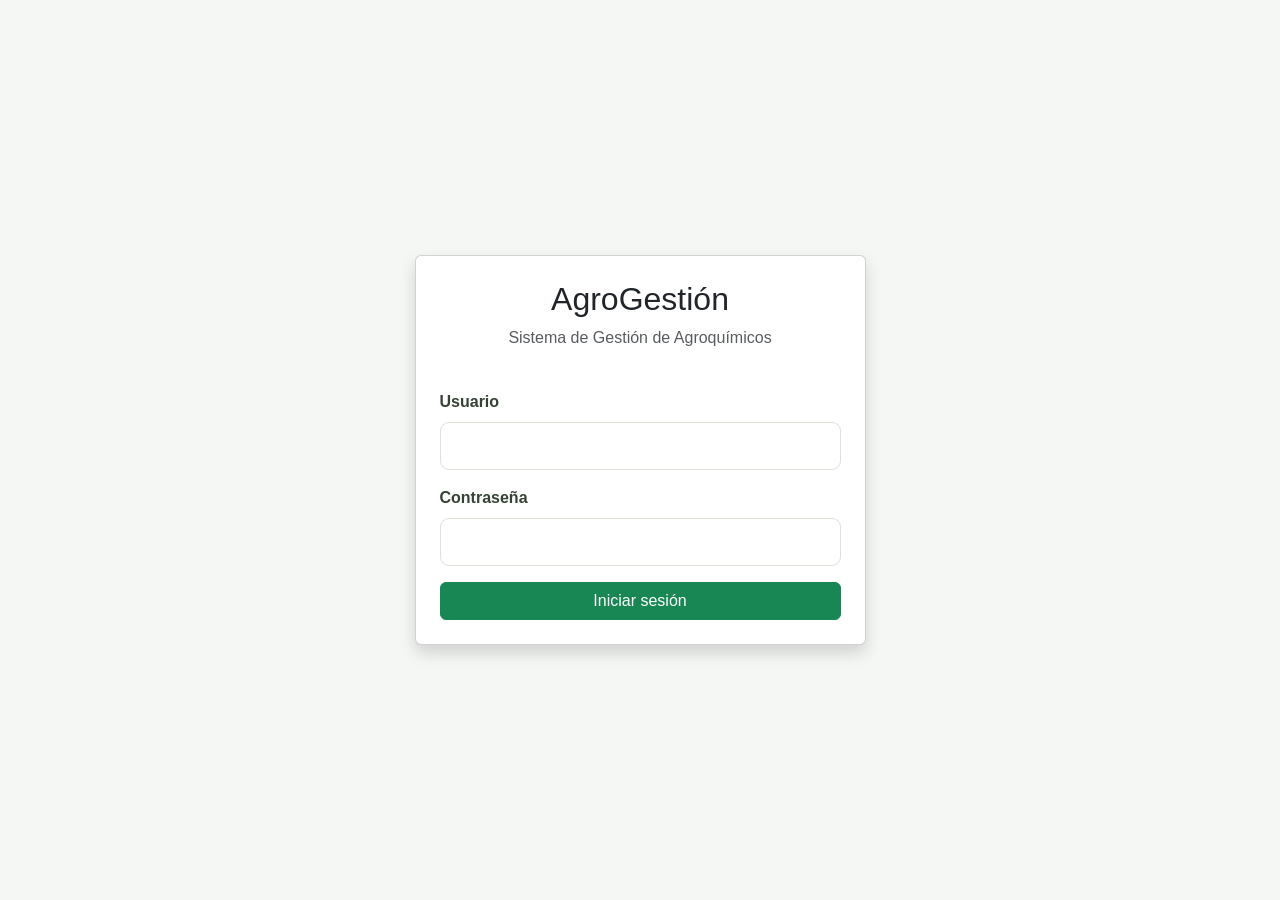
==== pages/caja.html @ 588c239a "Primera version de AgroGestion" ====
<!DOCTYPE html>
<html lang="es">

<head>

    <meta charset="UTF-8">

    <meta name="viewport" content="width=device-width, initial-scale=1.0">

    <title>Caja - AgroGestión</title>

    <!-- Bootstrap -->
    <link href="https://cdn.jsdelivr.net/npm/bootstrap@5.3.3/dist/css/bootstrap.min.css" rel="stylesheet">

    <!-- Font Awesome -->
    <link rel="stylesheet" href="https://cdnjs.cloudflare.com/ajax/libs/font-awesome/6.5.2/css/all.min.css">

    <!-- Estilos del proyecto -->
    <link rel="stylesheet" href="../css/style.css">

</head>

<body class="pagina-agro">

    <!-- ============================= -->
    <!-- BARRA DE NAVEGACIÓN -->
    <!-- ============================= -->

    <nav class="navbar navbar-expand-lg navbar-agro">

        <div class="container">

            <a class="navbar-brand fw-bold" href="../index.html">
                <i class="fa-solid fa-seedling me-2"></i>
                AgroGestión
            </a>

            <button class="navbar-toggler" type="button" data-bs-toggle="collapse" data-bs-target="#menuPrincipal">
                <span class="navbar-toggler-icon"></span>
            </button>

            <div class="collapse navbar-collapse" id="menuPrincipal">

                <ul class="navbar-nav ms-auto">

                    <li class="nav-item">
                        <a class="nav-link" href="../index.html">
                            Inicio
                        </a>
                    </li>

                    <li class="nav-item">
                        <a class="nav-link" href="productos.html">
                            Productos
                        </a>
                    </li>

                    <li class="nav-item">
                        <a class="nav-link" href="inventario.html">
                            Inventario
                        </a>
                    </li>

                    <li class="nav-item">
                        <a class="nav-link" href="ventas.html">
                            Ventas
                        </a>
                    </li>

                    <li class="nav-item">
                        <a class="nav-link" href="clientes.html">
                            Clientes
                        </a>
                    </li>

                    <li class="nav-item">
                        <a id="menuProveedores" class="nav-link" href="proveedores.html">
                            Proveedores
                        </a>
                    </li>

                    <li class="nav-item">
                        <a class="nav-link" href="lotes.html">
                            Lotes
                        </a>
                    </li>

                    <li class="nav-item">
                        <a id="menuCaja" class="nav-link active" href="caja.html">
                            Caja
                        </a>
                    </li>

                    <li class="nav-item">
                        <a id="menuReportes" class="nav-link" href="reportes.html">
                            Reportes
                        </a>
                    </li>

                </ul>

            </div>

        </div>

    </nav>


    <!-- ============================= -->
    <!-- CONTENIDO PRINCIPAL -->
    <!-- ============================= -->

    <main class="container py-5">

        <!-- ENCABEZADO -->

        <div class="mb-4">

            <h1 class="fw-bold">
                <i class="fa-solid fa-cash-register me-2"></i>
                Gestión de Caja
            </h1>

            <p class="text-muted mb-0">
                Controla los ingresos, egresos y movimientos de dinero de AgroGestión.
            </p>

        </div>


        <!-- ============================= -->
        <!-- RESUMEN -->
        <!-- ============================= -->

        <div class="row g-4 mb-4">

            <!-- INGRESOS -->

            <div class="col-md-4">

                <div class="card shadow-sm border-0 h-100">

                    <div class="card-body p-4">

                        <div class="d-flex justify-content-between align-items-center">

                            <div>

                                <p class="text-muted mb-2">
                                    Total ingresos
                                </p>

                                <h3 class="fw-bold mb-0">
                                    $<span id="totalIngresos">0</span>
                                </h3>

                            </div>

                            <div class="fs-1">
                                <i class="fa-solid fa-arrow-trend-up"></i>
                            </div>

                        </div>

                    </div>

                </div>

            </div>


            <!-- EGRESOS -->

            <div class="col-md-4">

                <div class="card shadow-sm border-0 h-100">

                    <div class="card-body p-4">

                        <div class="d-flex justify-content-between align-items-center">

                            <div>

                                <p class="text-muted mb-2">
                                    Total egresos
                                </p>

                                <h3 class="fw-bold mb-0">
                                    $<span id="totalEgresos">0</span>
                                </h3>

                            </div>

                            <div class="fs-1">
                                <i class="fa-solid fa-arrow-trend-down"></i>
                            </div>

                        </div>

                    </div>

                </div>

            </div>


            <!-- SALDO -->

            <div class="col-md-4">

                <div class="card shadow-sm border-0 h-100">

                    <div class="card-body p-4">

                        <div class="d-flex justify-content-between align-items-center">

                            <div>

                                <p class="text-muted mb-2">
                                    Saldo actual
                                </p>

                                <h3 class="fw-bold mb-0">
                                    $<span id="saldoActual">0</span>
                                </h3>

                            </div>

                            <div class="fs-1">
                                <i class="fa-solid fa-wallet"></i>
                            </div>

                        </div>

                    </div>

                </div>

            </div>

        </div>


        <!-- ============================= -->
        <!-- REGISTRAR MOVIMIENTO -->
        <!-- ============================= -->

        <div class="card shadow-sm border-0 mb-4">

            <div class="card-body p-4">

                <div class="d-flex align-items-center mb-4">

                    <div>

                        <h4 class="fw-bold mb-1">
                            <i class="fa-solid fa-plus-circle me-2"></i>
                            Registrar movimiento
                        </h4>

                        <p class="text-muted mb-0">
                            Registra manualmente un ingreso o egreso de caja.
                        </p>

                    </div>

                </div>


                <form id="formCaja">

                    <div class="row g-3">

                        <!-- TIPO -->

                        <div class="col-md-4">

                            <label for="tipoMovimiento" class="form-label fw-semibold">
                                Tipo de movimiento
                            </label>

                            <select id="tipoMovimiento" class="form-select" required>

                                <option value="">
                                    Seleccione
                                </option>

                                <option value="Ingreso">
                                    Ingreso
                                </option>

                                <option value="Egreso">
                                    Egreso
                                </option>

                            </select>

                        </div>


                        <!-- CONCEPTO -->

                        <div class="col-md-4">

                            <label for="concepto" class="form-label fw-semibold">
                                Concepto
                            </label>

                            <input type="text" id="concepto" class="form-control" placeholder="Ej: Compra de papelería"
                                required>

                        </div>


                        <!-- VALOR -->

                        <div class="col-md-4">

                            <label for="valor" class="form-label fw-semibold">
                                Valor
                            </label>

                            <input type="number" id="valor" class="form-control" min="1" placeholder="Ingrese el valor"
                                required>

                        </div>


                        <!-- BOTÓN -->

                        <div class="col-12 text-end mt-4">

                            <button type="submit" class="btn btn-success px-4">

                                <i class="fa-solid fa-save me-2"></i>

                                Registrar movimiento

                            </button>

                        </div>

                    </div>

                </form>

            </div>

        </div>


        <!-- ============================= -->
        <!-- HISTORIAL -->
        <!-- ============================= -->

        <div class="card shadow-sm border-0">

            <div class="card-body p-4">

                <div class="d-flex justify-content-between align-items-center mb-4">

                    <div>

                        <h4 class="fw-bold mb-1">

                            <i class="fa-solid fa-clock-rotate-left me-2"></i>

                            Historial de movimientos

                        </h4>

                        <p class="text-muted mb-0">
                            Consulta los ingresos y egresos registrados.
                        </p>

                    </div>

                </div>


                <div class="table-responsive">

                    <table class="table table-hover align-middle mb-0">

                        <thead>

                            <tr>

                                <th>Fecha</th>

                                <th>Tipo</th>

                                <th>Concepto</th>

                                <th class="text-end">
                                    Valor
                                </th>

                            </tr>

                        </thead>

                        <tbody id="tablaCaja">

                        </tbody>

                    </table>

                </div>

            </div>

        </div>

    </main>


    <!-- Bootstrap JS -->

    <script src="https://cdn.jsdelivr.net/npm/bootstrap@5.3.3/dist/js/bootstrap.bundle.min.js"></script>


    <!-- JavaScript de Caja -->

    <script src="../js/caja.js"></script>
    <script src="../js/sesion.js"></script>
    <script src="../js/permisos.js"></script>


</body>

</html>
---- css/style.css ----
/* =================================
    CONFIGURACIÓN GENERAL
================================= */

body {
    margin: 0;
    font-family: Arial, sans-serif;
    background: #f4f7f3;
    color: #263326;
}


/* =================================
MENÚ
================================= */

.navbar-agro {
    background: rgba(25, 70, 35, 0.95);
    backdrop-filter: blur(8px);
    box-shadow: 0 2px 15px rgba(0, 0, 0, 0.15);
}

.navbar-agro .navbar-brand {
    font-size: 1.4rem;
}

.navbar-agro .nav-link {
    color: white;
    margin-left: 8px;
    transition: 0.3s;
}

.navbar-agro .nav-link:hover {
    color: #c7e8b0;
}


/* =================================
PORTADA
================================= */

.hero-agro {

    min-height: 620px;

    background-image:
        linear-gradient(
            rgba(15, 55, 25, 0.72),
            rgba(15, 55, 25, 0.72)
        ),
        url("https://images.unsplash.com/photo-1501004318641-b39e6451bec6?auto=format&fit=crop&w=1800&q=80");

    background-size: cover;
    background-position: center;

    display: flex;
    align-items: center;

    margin-top: 56px;
}


.hero-overlay {
    width: 100%;
}


.hero-content {
    max-width: 750px;
    color: white;
    padding: 80px 0;
}


.hero-small-title {

    display: inline-block;

    font-size: 0.85rem;

    letter-spacing: 3px;

    font-weight: bold;

    margin-bottom: 15px;
}


.hero-content h1 {

    font-size: 4.5rem;

    font-weight: bold;

    margin-bottom: 10px;
}


.hero-content h2 {

    font-size: 2rem;

    font-weight: normal;

    margin-bottom: 20px;
}


.hero-content p {

    font-size: 1.2rem;

    max-width: 650px;

    line-height: 1.7;
}


/* =================================
BOTONES
================================= */

.btn-agro {

    background: #78a83b;

    color: white;

    border: none;

    padding: 12px 25px;

    font-weight: bold;

}


.btn-agro:hover {

    background: #638d30;

    color: white;

}


/* =================================
TÍTULO DE SECCIÓN
================================= */

.section-title span {

    color: #6d9638;

    font-size: 0.8rem;

    font-weight: bold;

    letter-spacing: 2px;
}


.section-title h2 {

    font-size: 2.2rem;

    font-weight: bold;

    margin-top: 8px;
}


.section-title p {

    color: #687268;

}


/* =================================
TARJETAS
================================= */

.agro-card {

    background: white;

    border-radius: 15px;

    padding: 28px;

    height: 100%;

    border: 1px solid #e2e8df;

    box-shadow:
        0 5px 20px rgba(0, 0, 0, 0.06);

    transition: all 0.3s ease;
}


.agro-card:hover {

    transform: translateY(-7px);

    box-shadow:
        0 12px 30px rgba(0, 0, 0, 0.12);
}


.icon-box {

    width: 55px;

    height: 55px;

    border-radius: 12px;

    background: #e8f1df;

    color: #4f7d2d;

    display: flex;

    align-items: center;

    justify-content: center;

    font-size: 1.4rem;

    margin-bottom: 20px;
}


.agro-card h5 {

    font-size: 1.2rem;

    font-weight: bold;

    margin-bottom: 12px;
}


.agro-card p {

    color: #687268;

    line-height: 1.6;

    min-height: 75px;
}


.agro-card a {

    text-decoration: none;

    color: #4f7d2d;

    font-weight: bold;
}


.agro-card a:hover {

    color: #31551c;
}


/* =================================
PIE DE PÁGINA
================================= */

.footer-agro {

    background: #193d22;

    color: white;

    padding: 40px 0;

    margin-top: 40px;
}


.footer-agro i {

    font-size: 1.5rem;
}


.footer-agro h5 {

    margin-top: 5px;

    font-weight: bold;
}


.footer-agro p {

    margin-bottom: 5px;

    color: #d2dfd3;
}


.footer-agro small {

    color: #aebdb0;
}


/* =================================
RESPONSIVE
================================= */

@media (max-width: 768px) {

    .hero-content {

        padding: 60px 20px;

        text-align: center;
    }


    .hero-content h1 {

        font-size: 3rem;
    }


    .hero-content h2 {

        font-size: 1.5rem;
    }


    .hero-content p {

        font-size: 1rem;
    }

}


/* =================================
   PÁGINA PRODUCTOS
================================= */

.pagina-agro {
    background: #f4f7f3;
}


/* =================================
   ENCABEZADO PRODUCTOS
================================= */

.productos-header {

    margin-top: 56px;

    background:
        linear-gradient(
            120deg,
            #193d22,
            #356331
        );

    color: white;

    padding: 55px 0;

}


.productos-header-content {

    display: flex;

    align-items: center;

    justify-content: space-between;

}


.productos-label {

    font-size: 0.75rem;

    letter-spacing: 3px;

    font-weight: bold;

    color: #c5dcae;
}


.productos-header h1 {

    font-size: 2.8rem;

    font-weight: bold;

    margin-top: 8px;

    margin-bottom: 10px;

}


.productos-header p {

    margin: 0;

    color: #d9e5d8;

    font-size: 1.05rem;

}


.productos-header-icon {

    width: 100px;

    height: 100px;

    border-radius: 50%;

    background: rgba(255,255,255,0.12);

    display: flex;

    align-items: center;

    justify-content: center;

    font-size: 2.8rem;

}


/* =================================
   TARJETAS DE RESUMEN
================================= */

.producto-resumen {

    background: white;

    border: 1px solid #e1e8de;

    border-radius: 14px;

    padding: 22px;

    display: flex;

    align-items: center;

    gap: 18px;

    height: 100%;

    box-shadow:
        0 5px 18px rgba(0,0,0,0.05);

    transition: 0.3s;

}


.producto-resumen:hover {

    transform: translateY(-4px);

    box-shadow:
        0 10px 25px rgba(0,0,0,0.09);

}


.resumen-icon {

    min-width: 55px;

    width: 55px;

    height: 55px;

    border-radius: 12px;

    background: #e8f1df;

    color: #4f7d2d;

    display: flex;

    align-items: center;

    justify-content: center;

    font-size: 1.4rem;

}


.producto-resumen small {

    font-size: 0.7rem;

    font-weight: bold;

    letter-spacing: 1px;

    color: #78906c;

}


.producto-resumen h4 {

    margin: 2px 0;

    font-weight: bold;

}


.producto-resumen p {

    margin: 0;

    color: #7a8479;

    font-size: 0.9rem;

}


/* =================================
   PANELES
================================= */

.agro-panel {

    background: white;

    border-radius: 15px;

    border: 1px solid #e1e8de;

    overflow: hidden;

    box-shadow:
        0 5px 20px rgba(0,0,0,0.06);

}


.agro-panel-header {

    padding: 25px 30px;

    background: #fbfcfa;

    border-bottom: 1px solid #e4e9e1;

    display: flex;

    align-items: center;

    justify-content: space-between;

}


.agro-panel-header span {

    font-size: 0.7rem;

    letter-spacing: 2px;

    font-weight: bold;

    color: #71915d;

}


.agro-panel-header h3 {

    margin: 4px 0 0;

    font-size: 1.35rem;

    font-weight: bold;

}


.agro-panel-body {

    padding: 30px;

}


/* =================================
   FORMULARIO
================================= */

.form-label {

    font-weight: 600;

    color: #354235;

    margin-bottom: 8px;

}


.form-control,
.form-select {

    border: 1px solid #dce4d8;

    border-radius: 9px;

    padding: 11px 13px;

}


.form-control:focus,
.form-select:focus {

    border-color: #78a83b;

    box-shadow:
        0 0 0 3px rgba(120,168,59,0.12);

}


.input-icon {

    position: relative;

}


.input-icon i {

    position: absolute;

    left: 13px;

    top: 50%;

    transform: translateY(-50%);

    color: #78906c;

    z-index: 2;

}


.input-icon .form-control {

    padding-left: 40px;

}


.form-actions {

    border-top: 1px solid #edf0eb;

    padding-top: 20px;

}


.btn-agro {

    background: #5d8d32;

    border: none;

    color: white;

    padding: 11px 22px;

    border-radius: 8px;

    font-weight: bold;

}


.btn-agro:hover {

    background: #4b7528;

    color: white;

}


/* =================================
   TABLA
================================= */

.tabla-productos {

    margin-bottom: 0;

}


.tabla-productos thead {

    background: #edf4e8;

}


.tabla-productos thead th {

    color: #3d5c35;

    font-size: 0.82rem;

    font-weight: bold;

    white-space: nowrap;

    border-bottom: 2px solid #dce8d6;

}


.tabla-productos tbody td {

    padding: 15px 10px;

    border-color: #edf0eb;

    font-size: 0.9rem;

}


.tabla-productos tbody tr {

    transition: 0.2s;

}


.tabla-productos tbody tr:hover {

    background: #f7faf5;

}


/* =================================
   BUSCADOR
================================= */

.buscador-productos {

    position: relative;

    width: 250px;

}


.buscador-productos i {

    position: absolute;

    left: 13px;

    top: 50%;

    transform: translateY(-50%);

    color: #80907c;

}


.buscador-productos input {

    width: 100%;

    border: 1px solid #dce4d8;

    border-radius: 8px;

    padding: 9px 12px 9px 38px;

    outline: none;

}


.buscador-productos input:focus {

    border-color: #78a83b;

    box-shadow:
        0 0 0 3px rgba(120,168,59,0.10);

}


/* =================================
   RESPONSIVE
================================= */

@media (max-width: 768px) {

    .productos-header-content {

        text-align: center;

        justify-content: center;

    }


    .productos-header-icon {

        display: none;

    }


    .productos-header h1 {

        font-size: 2.2rem;

    }


    .agro-panel-header {

        display: block;

    }


    .buscador-productos {

        width: 100%;

        margin-top: 20px;

    }


    .agro-panel-body {

        padding: 20px;

    }

}

/* =================================
   PRODUCTOS - TABLA Y ESTADOS
================================= */

.codigo-producto {
    font-family: monospace;
    background: #f0f4ed;
    color: #4f713e;
    padding: 5px 8px;
    border-radius: 6px;
    font-size: 0.8rem;
}


.nombre-producto {
    display: flex;
    align-items: center;
    gap: 10px;
}


.producto-mini-icon {
    width: 35px;
    height: 35px;

    display: flex;
    align-items: center;
    justify-content: center;

    border-radius: 8px;

    background: #e8f1df;
    color: #5d8d32;
}


.categoria-producto {
    background: #f2f5f0;
    color: #52664d;

    padding: 5px 9px;

    border-radius: 20px;

    font-size: 0.75rem;
}


.precio-producto {
    color: #426b2a;
}


.stock-numero {
    display: flex;
    flex-direction: column;
    gap: 4px;
}


.stock-numero strong {
    font-size: 1rem;
}


.stock-badge {
    width: fit-content;

    padding: 3px 7px;

    border-radius: 20px;

    font-size: 0.65rem;

    font-weight: bold;
}


.stock-normal {
    background: #e5f3e3;
    color: #397239;
}


.stock-bajo {
    background: #fff3cd;
    color: #876b00;
}


.stock-agotado {
    background: #f8d7da;
    color: #9b2933;
}


.estado-producto {
    font-size: 0.75rem;
    font-weight: bold;
}


.estado-producto i {
    font-size: 0.45rem;
    vertical-align: middle;
    margin-right: 4px;
}


.estado-activo {
    color: #438143;
}


.estado-inactivo {
    color: #888;
}


.acciones-producto {
    display: flex;
    gap: 6px;
}


.btn-accion {

    width: 34px;
    height: 34px;

    border: none;

    border-radius: 7px;

    display: flex;
    align-items: center;
    justify-content: center;

    transition: 0.2s;

}


.btn-editar {

    background: #edf2e9;

    color: #527b39;

}


.btn-editar:hover {

    background: #dbe8d3;

}


.btn-eliminar {

    background: #f9e6e7;

    color: #a33b42;

}


.btn-eliminar:hover {

    background: #f3d1d3;

}


/* =================================
   TABLA VACÍA
================================= */

.producto-vacio {

    padding: 30px;

    color: #7a8479;

}


.producto-vacio i {

    font-size: 3rem;

    color: #a4b39d;

    margin-bottom: 15px;

}


.producto-vacio h5 {

    color: #4a5847;

}


.producto-vacio p {

    margin: 0;

}


/* =================================
   MEJORAS EN CELULAR
================================= */

@media (max-width: 768px) {

    .tabla-productos {

        min-width: 950px;

    }

}
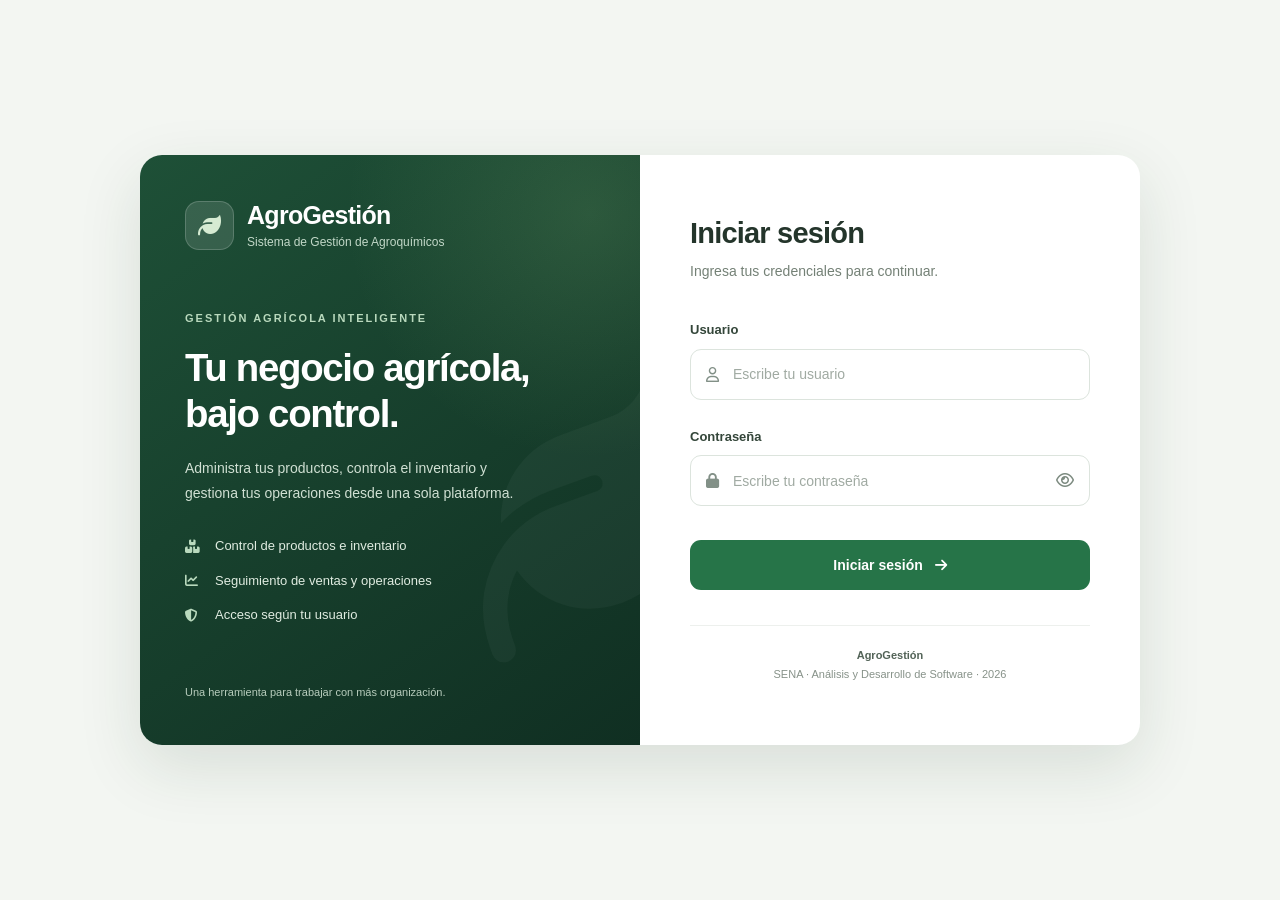
==== commit 9a83eebc: "Conectar modulos con MySQL y mejorar diseño de reportes y caja" ====
--- a/pages/caja.html
+++ b/pages/caja.html
@@ -2,12 +2,10 @@
 <html lang="es">
 
 <head>
-
     <meta charset="UTF-8">
-
     <meta name="viewport" content="width=device-width, initial-scale=1.0">
 
-    <title>Caja - AgroGestión</title>
+    <title>AgroGestión | Gestión de Caja</title>
 
     <!-- Bootstrap -->
     <link href="https://cdn.jsdelivr.net/npm/bootstrap@5.3.3/dist/css/bootstrap.min.css" rel="stylesheet">
@@ -17,7 +15,6 @@
 
     <!-- Estilos del proyecto -->
     <link rel="stylesheet" href="../css/style.css">
-
 </head>
 
 <body class="pagina-agro">
@@ -27,7 +24,6 @@
     <!-- ============================= -->
 
     <nav class="navbar navbar-expand-lg navbar-agro">
-
         <div class="container">
 
             <a class="navbar-brand fw-bold" href="../index.html">
@@ -44,33 +40,23 @@
                 <ul class="navbar-nav ms-auto">
 
                     <li class="nav-item">
-                        <a class="nav-link" href="../index.html">
-                            Inicio
-                        </a>
-                    </li>
-
-                    <li class="nav-item">
-                        <a class="nav-link" href="productos.html">
-                            Productos
-                        </a>
-                    </li>
-
-                    <li class="nav-item">
-                        <a class="nav-link" href="inventario.html">
-                            Inventario
-                        </a>
-                    </li>
-
-                    <li class="nav-item">
-                        <a class="nav-link" href="ventas.html">
-                            Ventas
-                        </a>
-                    </li>
-
-                    <li class="nav-item">
-                        <a class="nav-link" href="clientes.html">
-                            Clientes
-                        </a>
+                        <a class="nav-link" href="../index.html">Inicio</a>
+                    </li>
+
+                    <li class="nav-item">
+                        <a class="nav-link" href="productos.html">Productos</a>
+                    </li>
+
+                    <li class="nav-item">
+                        <a class="nav-link" href="inventario.html">Inventario</a>
+                    </li>
+
+                    <li class="nav-item">
+                        <a class="nav-link" href="ventas.html">Ventas</a>
+                    </li>
+
+                    <li class="nav-item">
+                        <a class="nav-link" href="clientes.html">Clientes</a>
                     </li>
 
                     <li class="nav-item">
@@ -80,9 +66,7 @@
                     </li>
 
                     <li class="nav-item">
-                        <a class="nav-link" href="lotes.html">
-                            Lotes
-                        </a>
+                        <a class="nav-link" href="lotes.html">Lotes</a>
                     </li>
 
                     <li class="nav-item">
@@ -100,9 +84,7 @@
                 </ul>
 
             </div>
-
         </div>
-
     </nav>
 
 
@@ -114,22 +96,34 @@
 
         <!-- ENCABEZADO -->
 
-        <div class="mb-4">
-
-            <h1 class="fw-bold">
-                <i class="fa-solid fa-cash-register me-2"></i>
-                Gestión de Caja
-            </h1>
-
-            <p class="text-muted mb-0">
-                Controla los ingresos, egresos y movimientos de dinero de AgroGestión.
-            </p>
+        <div class="d-flex flex-wrap justify-content-between align-items-center mb-4 gap-3">
+
+            <div>
+                <span class="text-success fw-semibold small">
+                    <i class="fa-solid fa-chart-line me-1"></i>
+                    CONTROL FINANCIERO
+                </span>
+
+                <h1 class="fw-bold mt-2 mb-1">
+                    <i class="fa-solid fa-cash-register me-2"></i>
+                    Gestión de Caja
+                </h1>
+
+                <p class="text-muted mb-0">
+                    Administra y controla los movimientos financieros de AgroGestión.
+                </p>
+            </div>
+
+            <div class="text-muted small">
+                <i class="fa-solid fa-database me-1"></i>
+                Información almacenada en MySQL
+            </div>
 
         </div>
 
 
         <!-- ============================= -->
-        <!-- RESUMEN -->
+        <!-- TARJETAS DE RESUMEN -->
         <!-- ============================= -->
 
         <div class="row g-4 mb-4">
@@ -138,32 +132,32 @@
 
             <div class="col-md-4">
 
-                <div class="card shadow-sm border-0 h-100">
-
+                <div class="card border-0 shadow-sm h-100">
                     <div class="card-body p-4">
 
                         <div class="d-flex justify-content-between align-items-center">
 
                             <div>
-
-                                <p class="text-muted mb-2">
+                                <p class="text-muted fw-semibold mb-2">
                                     Total ingresos
                                 </p>
 
-                                <h3 class="fw-bold mb-0">
+                                <h3 class="fw-bold text-success mb-0">
                                     $<span id="totalIngresos">0</span>
                                 </h3>
 
-                            </div>
-
-                            <div class="fs-1">
-                                <i class="fa-solid fa-arrow-trend-up"></i>
-                            </div>
-
-                        </div>
-
-                    </div>
-
+                                <small class="text-muted">
+                                    Dinero recibido
+                                </small>
+                            </div>
+
+                            <div class="rounded-circle bg-success bg-opacity-10 p-3">
+                                <i class="fa-solid fa-arrow-trend-up text-success fs-3"></i>
+                            </div>
+
+                        </div>
+
+                    </div>
                 </div>
 
             </div>
@@ -173,32 +167,32 @@
 
             <div class="col-md-4">
 
-                <div class="card shadow-sm border-0 h-100">
-
+                <div class="card border-0 shadow-sm h-100">
                     <div class="card-body p-4">
 
                         <div class="d-flex justify-content-between align-items-center">
 
                             <div>
-
-                                <p class="text-muted mb-2">
+                                <p class="text-muted fw-semibold mb-2">
                                     Total egresos
                                 </p>
 
-                                <h3 class="fw-bold mb-0">
+                                <h3 class="fw-bold text-danger mb-0">
                                     $<span id="totalEgresos">0</span>
                                 </h3>
 
-                            </div>
-
-                            <div class="fs-1">
-                                <i class="fa-solid fa-arrow-trend-down"></i>
-                            </div>
-
-                        </div>
-
-                    </div>
-
+                                <small class="text-muted">
+                                    Dinero utilizado
+                                </small>
+                            </div>
+
+                            <div class="rounded-circle bg-danger bg-opacity-10 p-3">
+                                <i class="fa-solid fa-arrow-trend-down text-danger fs-3"></i>
+                            </div>
+
+                        </div>
+
+                    </div>
                 </div>
 
             </div>
@@ -208,32 +202,32 @@
 
             <div class="col-md-4">
 
-                <div class="card shadow-sm border-0 h-100">
-
+                <div class="card border-0 shadow-sm h-100">
                     <div class="card-body p-4">
 
                         <div class="d-flex justify-content-between align-items-center">
 
                             <div>
-
-                                <p class="text-muted mb-2">
+                                <p class="text-muted fw-semibold mb-2">
                                     Saldo actual
                                 </p>
 
-                                <h3 class="fw-bold mb-0">
+                                <h3 class="fw-bold text-primary mb-0">
                                     $<span id="saldoActual">0</span>
                                 </h3>
 
-                            </div>
-
-                            <div class="fs-1">
-                                <i class="fa-solid fa-wallet"></i>
-                            </div>
-
-                        </div>
-
-                    </div>
-
+                                <small class="text-muted">
+                                    Balance disponible
+                                </small>
+                            </div>
+
+                            <div class="rounded-circle bg-primary bg-opacity-10 p-3">
+                                <i class="fa-solid fa-wallet text-primary fs-3"></i>
+                            </div>
+
+                        </div>
+
+                    </div>
                 </div>
 
             </div>
@@ -245,53 +239,53 @@
         <!-- REGISTRAR MOVIMIENTO -->
         <!-- ============================= -->
 
-        <div class="card shadow-sm border-0 mb-4">
-
-            <div class="card-body p-4">
-
-                <div class="d-flex align-items-center mb-4">
+        <div class="card border-0 shadow-sm mb-4">
+
+            <div class="card-header bg-white border-0 pt-4 px-4">
+
+                <div class="d-flex align-items-center gap-3">
+
+                    <div class="rounded-circle bg-success bg-opacity-10 p-3">
+                        <i class="fa-solid fa-plus text-success fs-4"></i>
+                    </div>
 
                     <div>
-
                         <h4 class="fw-bold mb-1">
-                            <i class="fa-solid fa-plus-circle me-2"></i>
                             Registrar movimiento
                         </h4>
 
                         <p class="text-muted mb-0">
-                            Registra manualmente un ingreso o egreso de caja.
+                            Registra manualmente un ingreso o egreso de dinero.
                         </p>
-
-                    </div>
-
-                </div>
-
+                    </div>
+
+                </div>
+
+            </div>
+
+
+            <div class="card-body p-4">
 
                 <form id="formCaja">
 
-                    <div class="row g-3">
+                    <div class="row g-4">
 
                         <!-- TIPO -->
 
                         <div class="col-md-4">
 
                             <label for="tipoMovimiento" class="form-label fw-semibold">
+                                <i class="fa-solid fa-list-check me-1 text-success"></i>
                                 Tipo de movimiento
                             </label>
 
-                            <select id="tipoMovimiento" class="form-select" required>
-
-                                <option value="">
-                                    Seleccione
-                                </option>
-
-                                <option value="Ingreso">
-                                    Ingreso
-                                </option>
-
-                                <option value="Egreso">
-                                    Egreso
-                                </option>
+                            <select id="tipoMovimiento" class="form-select form-select-lg" required>
+
+                                <option value="">Seleccione una opción</option>
+
+                                <option value="Ingreso">Ingreso</option>
+
+                                <option value="Egreso">Egreso</option>
 
                             </select>
 
@@ -303,11 +297,12 @@
                         <div class="col-md-4">
 
                             <label for="concepto" class="form-label fw-semibold">
+                                <i class="fa-solid fa-pen-to-square me-1 text-success"></i>
                                 Concepto
                             </label>
 
-                            <input type="text" id="concepto" class="form-control" placeholder="Ej: Compra de papelería"
-                                required>
+                            <input type="text" id="concepto" class="form-control form-control-lg"
+                                placeholder="Ej: Compra de papelería" maxlength="200" required>
 
                         </div>
 
@@ -317,23 +312,23 @@
                         <div class="col-md-4">
 
                             <label for="valor" class="form-label fw-semibold">
-                                Valor
+                                <i class="fa-solid fa-money-bill-wave me-1 text-success"></i>
+                                Valor del movimiento
                             </label>
 
-                            <input type="number" id="valor" class="form-control" min="1" placeholder="Ingrese el valor"
-                                required>
+                            <input type="number" id="valor" class="form-control form-control-lg" min="1" step="0.01"
+                                placeholder="Ingrese el valor" required>
 
                         </div>
 
 
                         <!-- BOTÓN -->
 
-                        <div class="col-12 text-end mt-4">
-
-                            <button type="submit" class="btn btn-success px-4">
-
-                                <i class="fa-solid fa-save me-2"></i>
-
+                        <div class="col-12 d-flex justify-content-end">
+
+                            <button type="submit" class="btn btn-success px-4 py-2">
+
+                                <i class="fa-solid fa-floppy-disk me-2"></i>
                                 Registrar movimiento
 
                             </button>
@@ -350,52 +345,56 @@
 
 
         <!-- ============================= -->
-        <!-- HISTORIAL -->
-        <!-- ============================= -->
-
-        <div class="card shadow-sm border-0">
+        <!-- HISTORIAL DE MOVIMIENTOS -->
+        <!-- ============================= -->
+
+        <div class="card border-0 shadow-sm">
+
+            <div class="card-header bg-white border-0 pt-4 px-4">
+
+                <div class="d-flex flex-wrap justify-content-between align-items-center gap-3">
+
+                    <div class="d-flex align-items-center gap-3">
+
+                        <div class="rounded-circle bg-success bg-opacity-10 p-3">
+                            <i class="fa-solid fa-clock-rotate-left text-success fs-4"></i>
+                        </div>
+
+                        <div>
+                            <h4 class="fw-bold mb-1">
+                                Historial de movimientos
+                            </h4>
+
+                            <p class="text-muted mb-0">
+                                Consulta los ingresos y egresos registrados en caja.
+                            </p>
+                        </div>
+
+                    </div>
+
+                    <span class="badge bg-success bg-opacity-10 text-success px-3 py-2">
+                        <i class="fa-solid fa-database me-1"></i>
+                        Registro financiero
+                    </span>
+
+                </div>
+
+            </div>
+
 
             <div class="card-body p-4">
 
-                <div class="d-flex justify-content-between align-items-center mb-4">
-
-                    <div>
-
-                        <h4 class="fw-bold mb-1">
-
-                            <i class="fa-solid fa-clock-rotate-left me-2"></i>
-
-                            Historial de movimientos
-
-                        </h4>
-
-                        <p class="text-muted mb-0">
-                            Consulta los ingresos y egresos registrados.
-                        </p>
-
-                    </div>
-
-                </div>
-
-
                 <div class="table-responsive">
 
                     <table class="table table-hover align-middle mb-0">
 
-                        <thead>
+                        <thead class="table-light">
 
                             <tr>
-
-                                <th>Fecha</th>
-
-                                <th>Tipo</th>
-
-                                <th>Concepto</th>
-
-                                <th class="text-end">
-                                    Valor
-                                </th>
-
+                                <th class="py-3">Fecha</th>
+                                <th class="py-3">Tipo</th>
+                                <th class="py-3">Concepto</th>
+                                <th class="py-3 text-end">Valor</th>
                             </tr>
 
                         </thead>
@@ -415,18 +414,30 @@
     </main>
 
 
-    <!-- Bootstrap JS -->
+    <!-- ============================= -->
+    <!-- PIE DE PÁGINA -->
+    <!-- ============================= -->
+
+    <footer class="text-center py-4 mt-5">
+        <p class="mb-1 fw-semibold">
+            <i class="fa-solid fa-seedling me-1 text-success"></i>
+            AgroGestión
+        </p>
+
+        <small class="text-muted">
+            Sistema de Gestión de Agroquímicos | SENA - 2026
+        </small>
+    </footer>
+
+
+    <!-- SCRIPTS -->
 
     <script src="https://cdn.jsdelivr.net/npm/bootstrap@5.3.3/dist/js/bootstrap.bundle.min.js"></script>
-
-
-    <!-- JavaScript de Caja -->
 
     <script src="../js/caja.js"></script>
     <script src="../js/sesion.js"></script>
     <script src="../js/permisos.js"></script>
 
-
 </body>
 
-</html>
+</html>
